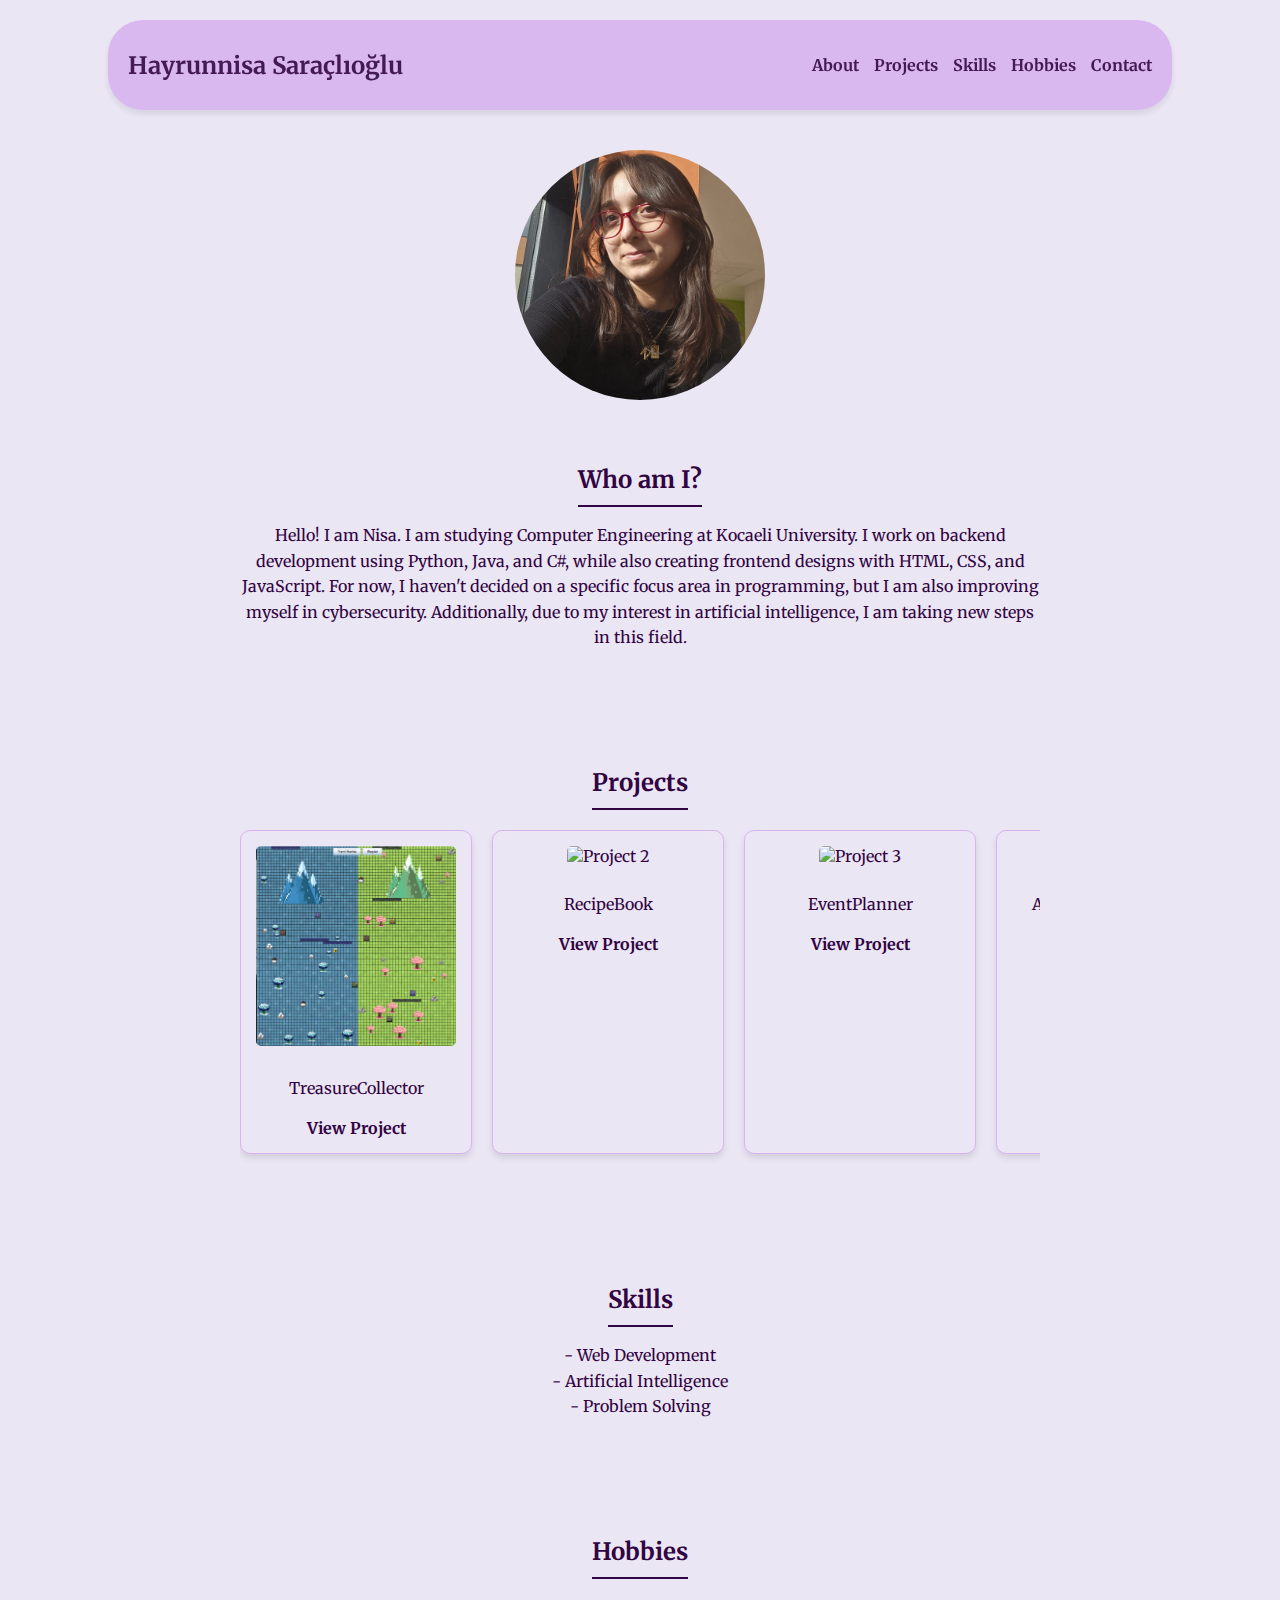
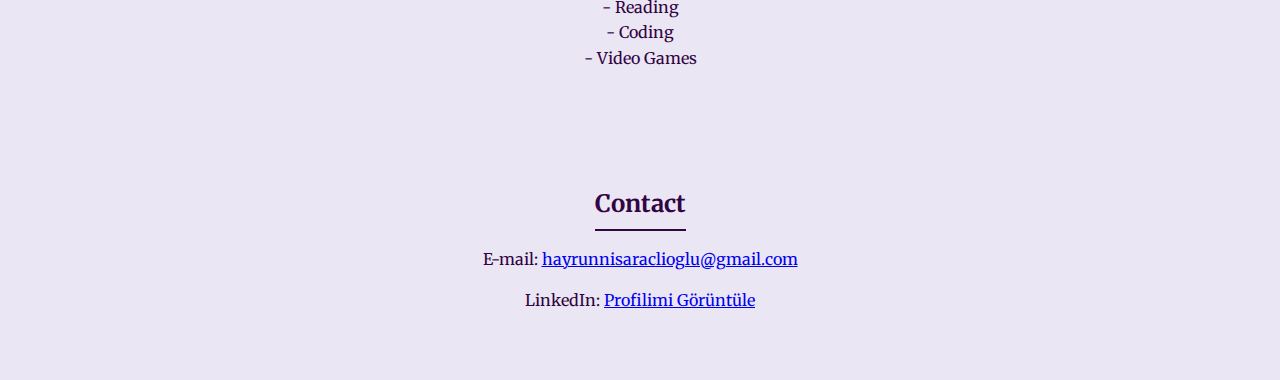
==== index.html @ 3c459120 "projeler" ====
<!DOCTYPE html>
<html lang="en">
<head>
  <meta charset="UTF-8">
  <meta name="viewport" content="width=device-width, initial-scale=1.0">
  <title>Hayrunnisa Saraçlıoğlu</title>
  <link href="https://fonts.googleapis.com/css2?family=Merriweather:wght@300;400;700&display=swap" rel="stylesheet">
  <style>
    body {
      font-family: Arial, sans-serif;
      margin: 0;
      padding: 0;
      font-family: 'Merriweather', sans-serif;
      background-color: #EBE6F4;
      text-align: center;
      color: #310442;
      scroll-behavior: smooth;
      padding-top: 140px; /* Sayfa içeriği ile kenar arası boşluk */
    }
    header {
      background-color: #D8B3F0;
      color: #310442;
      padding: 10px 20px;
      position: fixed;
      opacity: 0.9;
      top: 20px; /* Header kaydırmada sabit kalır */
      width: 80%; /* Barın genişliği */
      margin: 0 auto; /* Üstte 20px boşluk bırakır */
      height: 70px;
      z-index: 1000;
      display: flex;
      justify-content: space-between;
      align-items: center;
      border-radius: 35px; /* Tüm kenarları oval yapar */
      box-shadow: 0 4px 6px rgba(0, 0, 0, 0.1); /* Hafif gölge ekler */
      left: 50%; /* Sayfanın ortasına hizala */
      transform: translateX(-50%); /* Sol kenardan ortala */
    }
    .logo {
      font-size: 1.5em;
      font-weight: bold;
    }
    nav {
      display: flex;
      gap: 15px;
    }
    nav a {
      color: #310442;
      text-decoration: none;
      font-weight: bold;
    }
    nav a:hover {
      text-decoration: underline;
    }
    section {
      padding: 50px 20px;
      margin: 50px 0;
      max-width: 800px; /* Maksimum genişlik */
      margin: 0 auto;
      text-align: center; /* Metni ortala */
    }
    p {
      line-height: 1.6; /* Daha iyi okunabilirlik için satır aralığı */
    }
    h2 {
    border-bottom: 2px solid #310442;
    padding-bottom: 10px;
    text-align: center;
    margin-bottom: 20px;
    white-space: nowrap; /* Metni tek satırda tutar */
    display: inline-block; /* Başlığı ve çizgiyi hizalamak için inline-block yapar */
    margin: 0 auto; /* Başlığı ve çizgiyi ortalar */
    }
    html {
      scroll-padding-top: 70px; /* Header yüksekliği + margin için boşluk */
    }
    .header-image {
      width: 250px;
      height: 250px;
      margin: 10px auto;
      border-radius: 50%; /* Daire şeklinde yapmak için */
    }
    .projects-container {
      margin: 20px auto;
      display: flex;
      flex-wrap: nowrap; /* Kartların tek satırda kalmasını sağlar */
      overflow-x: auto; /* Yatay kaydırma çubuğunu ekler */
      gap: 20px; /* Kartlar arası boşluk */
      padding-bottom: 10px; /* Kaydırma çubuğu ile içerik arasında boşluk */
      scrollbar-width: thin; /* Modern tarayıcılarda ince kaydırma çubuğu */
    }
    .project-card {
      background-color: #EBE6F4;
      border-radius: 10px;
      box-shadow: 0 4px 6px rgba(0, 0, 0, 0.1);
      width: 200px;
      min-width: 200px; /* Minimum genişliği tanımlar (isteğe bağlı) */
      max-width: 200px;
      padding: 15px;
      border: 1px solid #D8B3F0; /* Hafif kenar çizgisi */
      text-align: center;
      color: #310442;
    }
    .project-card img {
      width: 100%;
      height: auto;
      border-radius: 5px;
      margin-bottom: 10px;
    }
    .project-card a {
      text-decoration: none;
      font-weight: bold;
      color: #310442;
    }
    .project-card a:hover {
      text-decoration: underline;
    }
</style>
</head>
<body>

<header>
  <div class="logo">Hayrunnisa Saraçlıoğlu</div>
  <nav>
    <a href="#about">About</a>
    <a href="#projects">Projects</a>
    <a href="#skills">Skills</a>
    <a href="#hobbies">Hobbies</a>
    <a href="#contact">Contact</a>
  </nav>
</header>

<main>
  <img src="images\foto.jpeg" alt="Header Image" class="header-image">
  <section id="about">
    <h2>Who am I?</h2>
    <p>Hello! I am Nisa. I am studying Computer Engineering at Kocaeli University. I work on backend development using Python, Java, and C#, while also creating frontend designs with HTML, CSS, and JavaScript. For now, I haven't decided on a specific focus area in programming, but I am also improving myself in cybersecurity. Additionally, due to my interest in artificial intelligence, I am taking new steps in this field.</p>
  </section>

  <section id="projects">
    <h2>Projects</h2>
    <div class="projects-container">
      <div class="project-card">
        <img src="images\treasurecollector.png" alt="Project 1">
        <p>TreasureCollector</p>
        <a href="https://github.com/nisasaraclioglu/TreasureCollector" target="_blank">View Project</a>
      </div>
      <div class="project-card">
        <img src="https://via.placeholder.com/200" alt="Project 2">
        <p>RecipeBook</p>
        <a href="https://github.com/nisasaraclioglu/RecipeBook" target="_blank">View Project</a>
      </div>
      <div class="project-card">
        <img src="https://via.placeholder.com/200" alt="Project 3">
        <p>EventPlanner</p>
        <a href="https://github.com/nisasaraclioglu/EventPlanner" target="_blank">View Project</a>
      </div>
      <div class="project-card">
        <img src="https://via.placeholder.com/200" alt="Project 4">
        <p>AppointmentSystem</p>
        <a href="https://github.com/nisasaraclioglu/AppointmentSystem" target="_blank">View Project</a>
      </div>
      <div class="project-card">
        <img src="https://via.placeholder.com/200" alt="Project 5">
        <p>OrderSystem</p>
        <a href="https://github.com/nisasaraclioglu/OrderSystem" target="_blank">View Project</a>
      </div>
    </div>
  </section>

  <section id="skills">
    <h2>Skills</h2>
    <p>- Web Development<br>- Artificial Intelligence<br>- Problem Solving</p>
  </section>

  <section id="hobbies">
    <h2>Hobbies</h2>
    <p>- Reading<br>- Coding<br>- Video Games</p>
  </section>

  <section id="contact">
    <h2>Contact</h2>
    <p>E-mail: <a href="mailto:ornek@mail.com">hayrunnisaraclioglu@gmail.com</a></p>
    <p>LinkedIn: <a href="https://www.linkedin.com/in/kullaniciadi/" target="_blank">Profilimi Görüntüle</a></p>
  </section>
</main>

</body>
</html>
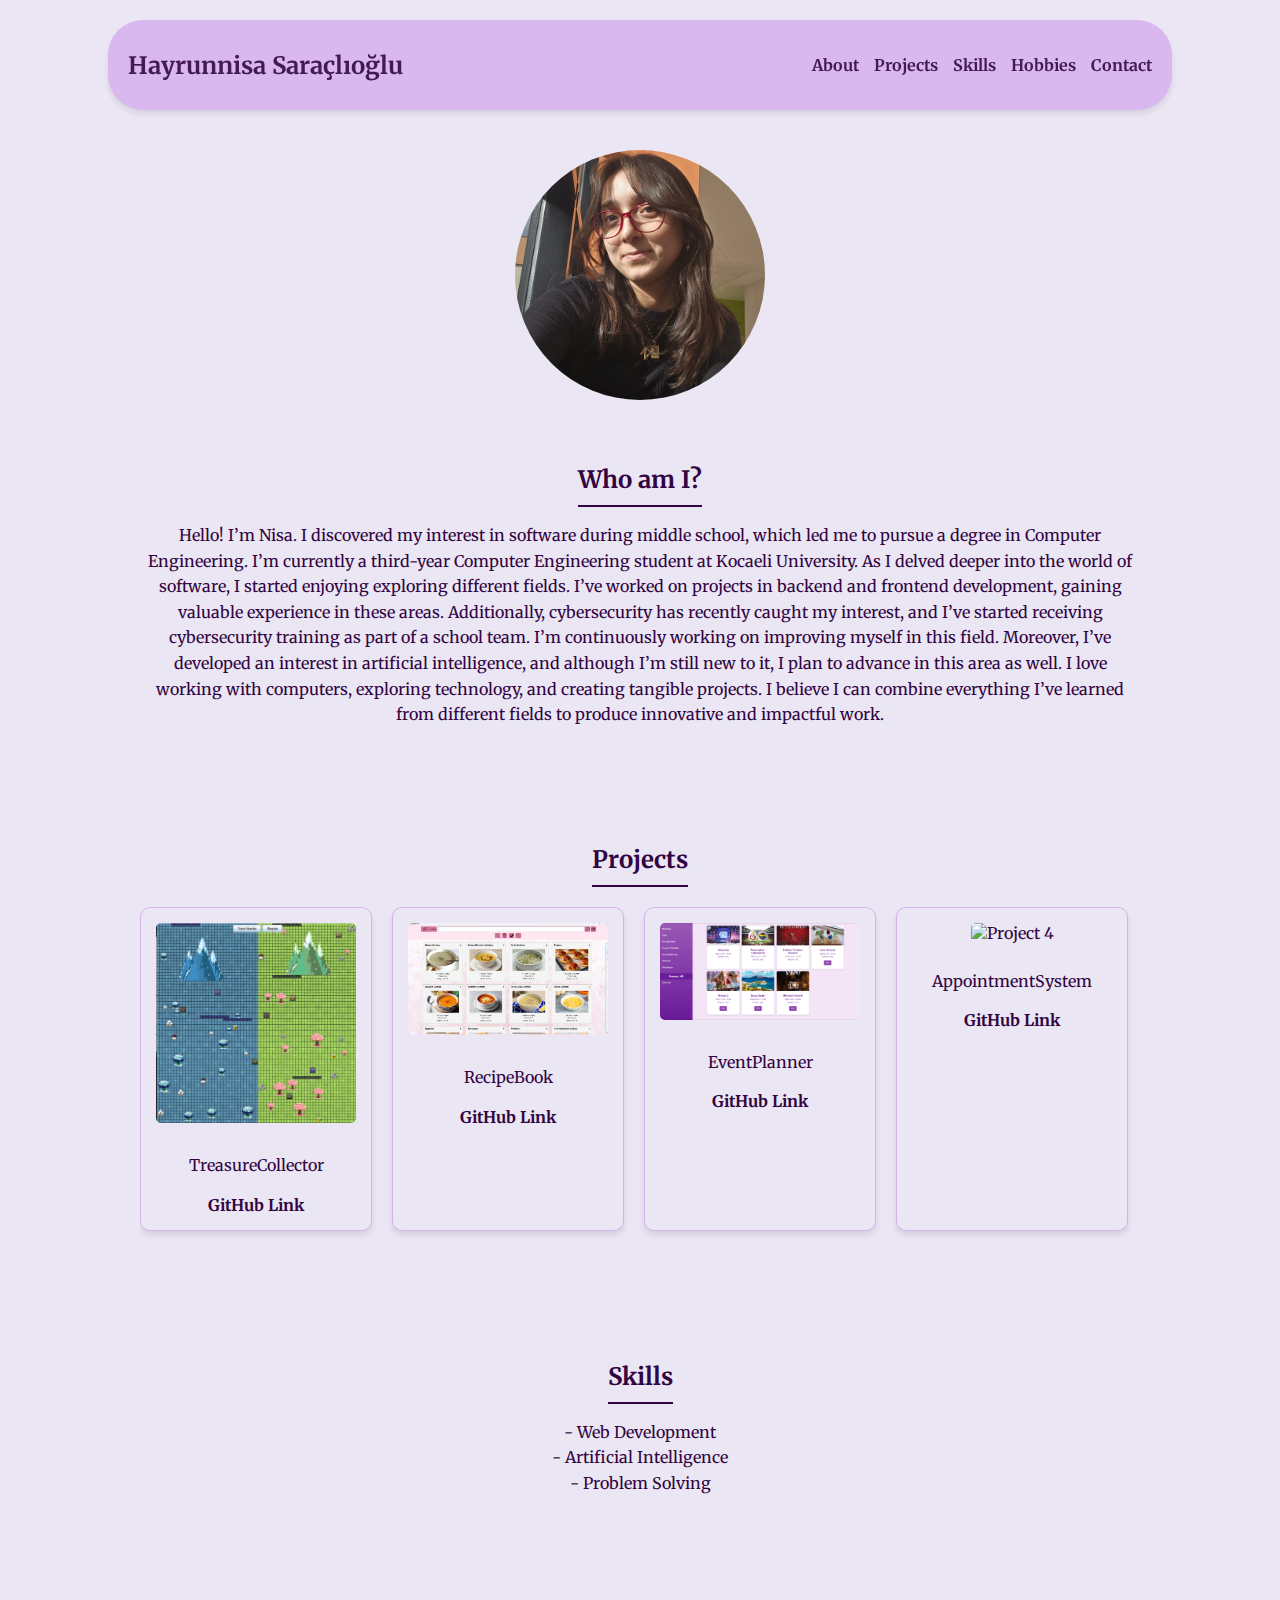
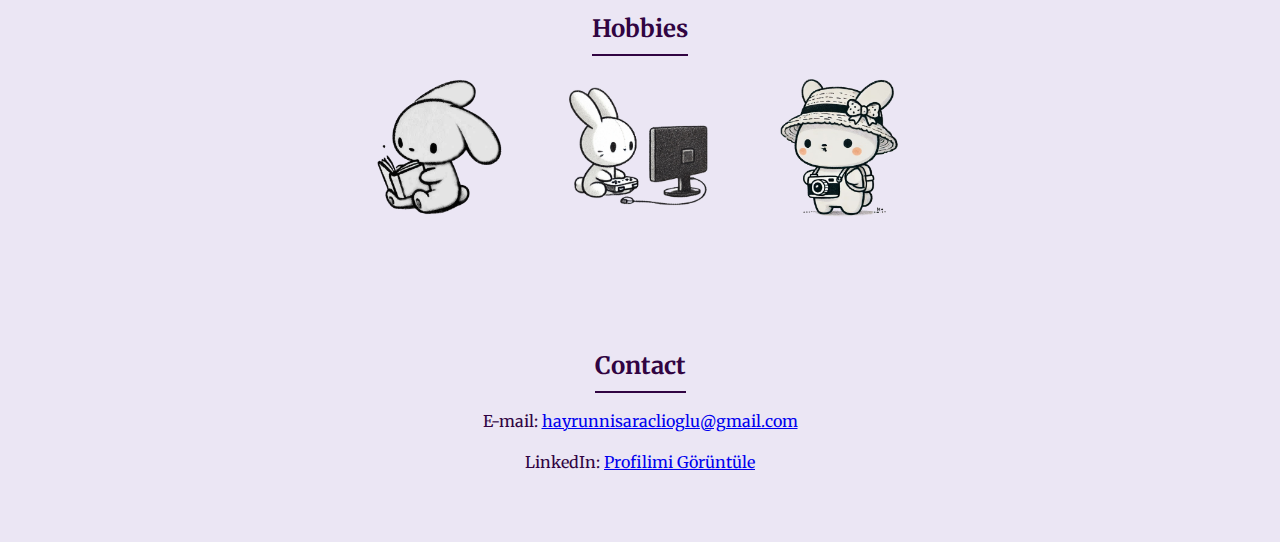
==== commit 7529661a: "projeler ve hobiler" ====
--- a/index.html
+++ b/index.html
@@ -55,7 +55,7 @@
     section {
       padding: 50px 20px;
       margin: 50px 0;
-      max-width: 800px; /* Maksimum genişlik */
+      max-width: 1000px; /* Maksimum genişlik */
       margin: 0 auto;
       text-align: center; /* Metni ortala */
     }
@@ -115,6 +115,23 @@
     .project-card a:hover {
       text-decoration: underline;
     }
+    .hobbies-container {
+      display: flex;
+      gap: 20px;
+      justify-content: center;
+    }
+    .hobby-card {
+      border-radius: 10px;
+      width: 150px;
+      padding: 15px;
+      text-align: center;
+    }
+    .hobby-card img {
+      width: 100%;
+      height: auto;
+      border-radius: 5px;
+      margin-bottom: 10px;
+    }
 </style>
 </head>
 <body>
@@ -134,7 +151,11 @@
   <img src="images\foto.jpeg" alt="Header Image" class="header-image">
   <section id="about">
     <h2>Who am I?</h2>
-    <p>Hello! I am Nisa. I am studying Computer Engineering at Kocaeli University. I work on backend development using Python, Java, and C#, while also creating frontend designs with HTML, CSS, and JavaScript. For now, I haven't decided on a specific focus area in programming, but I am also improving myself in cybersecurity. Additionally, due to my interest in artificial intelligence, I am taking new steps in this field.</p>
+    <p>Hello! I’m Nisa. I discovered my interest in software during middle school, which led me to pursue a degree in Computer Engineering. I’m currently a third-year Computer Engineering student at Kocaeli University.
+
+      As I delved deeper into the world of software, I started enjoying exploring different fields. I’ve worked on projects in backend and frontend development, gaining valuable experience in these areas. Additionally, cybersecurity has recently caught my interest, and I’ve started receiving cybersecurity training as part of a school team. I’m continuously working on improving myself in this field. Moreover, I’ve developed an interest in artificial intelligence, and although I’m still new to it, I plan to advance in this area as well.
+      
+      I love working with computers, exploring technology, and creating tangible projects. I believe I can combine everything I’ve learned from different fields to produce innovative and impactful work.</p>
   </section>
 
   <section id="projects">
@@ -143,27 +164,27 @@
       <div class="project-card">
         <img src="images\treasurecollector.png" alt="Project 1">
         <p>TreasureCollector</p>
-        <a href="https://github.com/nisasaraclioglu/TreasureCollector" target="_blank">View Project</a>
-      </div>
-      <div class="project-card">
-        <img src="https://via.placeholder.com/200" alt="Project 2">
+        <a href="https://github.com/nisasaraclioglu/TreasureCollector" target="_blank">GitHub Link</a>
+      </div>
+      <div class="project-card">
+        <img src="images/recipebook.png" alt="Project 2">
         <p>RecipeBook</p>
-        <a href="https://github.com/nisasaraclioglu/RecipeBook" target="_blank">View Project</a>
-      </div>
-      <div class="project-card">
-        <img src="https://via.placeholder.com/200" alt="Project 3">
+        <a href="https://github.com/nisasaraclioglu/RecipeBook" target="_blank">GitHub Link</a>
+      </div>
+      <div class="project-card">
+        <img src="images/eventplanner.png" alt="Project 3">
         <p>EventPlanner</p>
-        <a href="https://github.com/nisasaraclioglu/EventPlanner" target="_blank">View Project</a>
+        <a href="https://github.com/nisasaraclioglu/EventPlanner" target="_blank">GitHub Link</a>
       </div>
       <div class="project-card">
         <img src="https://via.placeholder.com/200" alt="Project 4">
         <p>AppointmentSystem</p>
-        <a href="https://github.com/nisasaraclioglu/AppointmentSystem" target="_blank">View Project</a>
-      </div>
-      <div class="project-card">
-        <img src="https://via.placeholder.com/200" alt="Project 5">
+        <a href="https://github.com/nisasaraclioglu/AppointmentSystem" target="_blank">GitHub Link</a>
+      </div>
+      <div class="project-card">
+        <img src="images/ordersystem.png" alt="Project 5">
         <p>OrderSystem</p>
-        <a href="https://github.com/nisasaraclioglu/OrderSystem" target="_blank">View Project</a>
+        <a href="https://github.com/nisasaraclioglu/OrderSystem" target="_blank">GitHub Link</a>
       </div>
     </div>
   </section>
@@ -175,13 +196,23 @@
 
   <section id="hobbies">
     <h2>Hobbies</h2>
-    <p>- Reading<br>- Coding<br>- Video Games</p>
+    <div class="hobbies-container">
+      <div class="hobby-card">
+        <img src="images\reading.png" alt="Reading">
+      </div>
+      <div class="hobby-card">
+        <img src="images\videogames.png" alt="Video Games">
+      </div>
+      <div class="hobby-card">
+        <img src="images\travel.png" alt="Travel">
+      </div>
+    </div>
   </section>
 
   <section id="contact">
     <h2>Contact</h2>
     <p>E-mail: <a href="mailto:ornek@mail.com">hayrunnisaraclioglu@gmail.com</a></p>
-    <p>LinkedIn: <a href="https://www.linkedin.com/in/kullaniciadi/" target="_blank">Profilimi Görüntüle</a></p>
+    <p>LinkedIn: <a href="https://www.linkedin.com/in/hayrunnisa-saraçlıoğlu/" target="_blank">Profilimi Görüntüle</a></p>
   </section>
 </main>
 
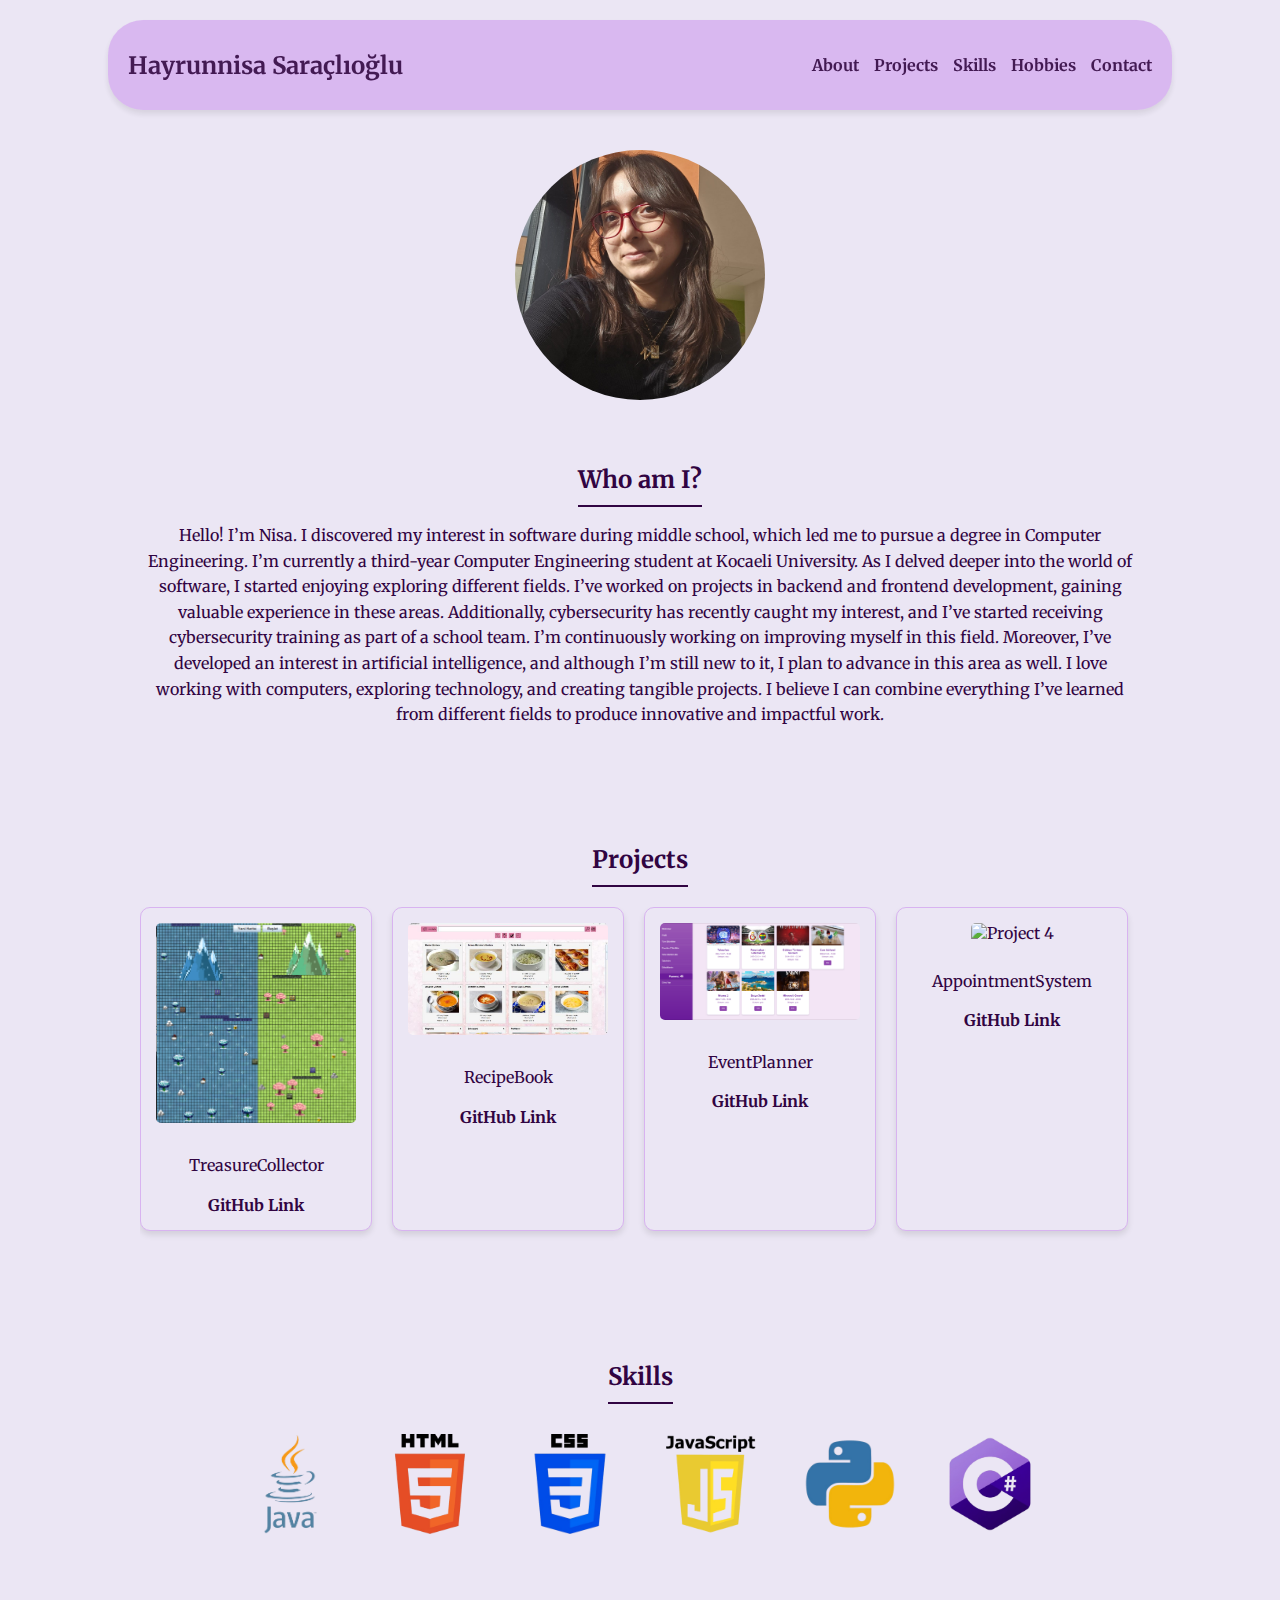
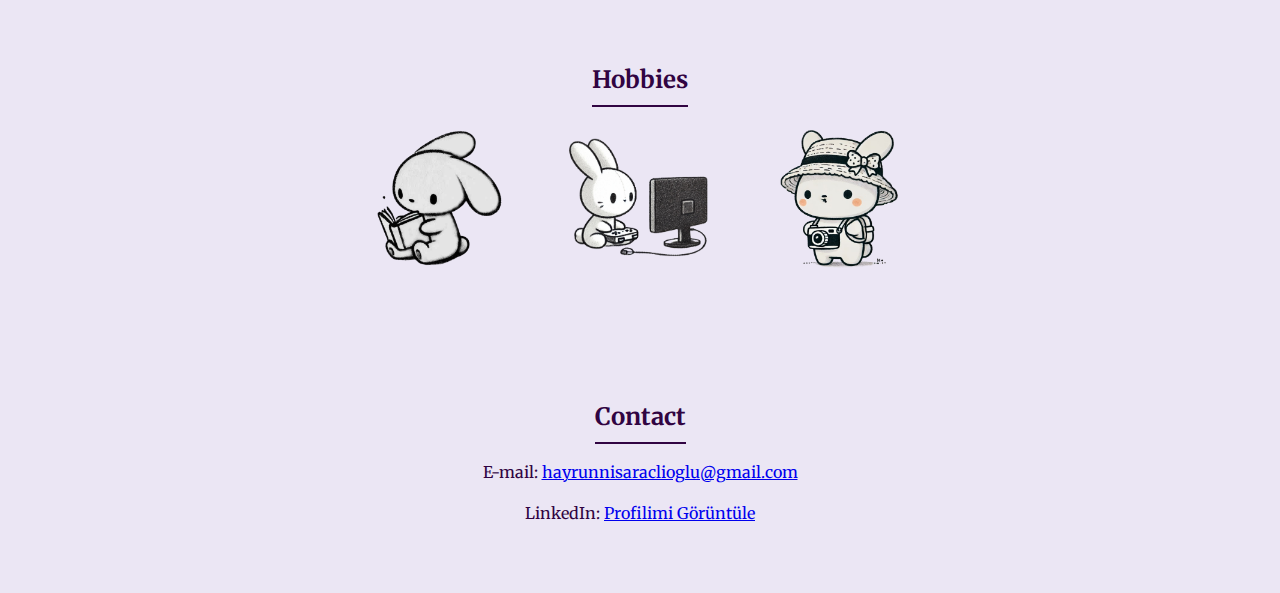
==== commit 3ae7dffb: "temel bitti" ====
--- a/index.html
+++ b/index.html
@@ -3,137 +3,11 @@
 <head>
   <meta charset="UTF-8">
   <meta name="viewport" content="width=device-width, initial-scale=1.0">
+  <link href="https://fonts.googleapis.com/css2?family=Merriweather:wght@300;400;700&display=swap" rel="stylesheet">
+  <link rel="stylesheet" href="styles.css">
   <title>Hayrunnisa Saraçlıoğlu</title>
-  <link href="https://fonts.googleapis.com/css2?family=Merriweather:wght@300;400;700&display=swap" rel="stylesheet">
-  <style>
-    body {
-      font-family: Arial, sans-serif;
-      margin: 0;
-      padding: 0;
-      font-family: 'Merriweather', sans-serif;
-      background-color: #EBE6F4;
-      text-align: center;
-      color: #310442;
-      scroll-behavior: smooth;
-      padding-top: 140px; /* Sayfa içeriği ile kenar arası boşluk */
-    }
-    header {
-      background-color: #D8B3F0;
-      color: #310442;
-      padding: 10px 20px;
-      position: fixed;
-      opacity: 0.9;
-      top: 20px; /* Header kaydırmada sabit kalır */
-      width: 80%; /* Barın genişliği */
-      margin: 0 auto; /* Üstte 20px boşluk bırakır */
-      height: 70px;
-      z-index: 1000;
-      display: flex;
-      justify-content: space-between;
-      align-items: center;
-      border-radius: 35px; /* Tüm kenarları oval yapar */
-      box-shadow: 0 4px 6px rgba(0, 0, 0, 0.1); /* Hafif gölge ekler */
-      left: 50%; /* Sayfanın ortasına hizala */
-      transform: translateX(-50%); /* Sol kenardan ortala */
-    }
-    .logo {
-      font-size: 1.5em;
-      font-weight: bold;
-    }
-    nav {
-      display: flex;
-      gap: 15px;
-    }
-    nav a {
-      color: #310442;
-      text-decoration: none;
-      font-weight: bold;
-    }
-    nav a:hover {
-      text-decoration: underline;
-    }
-    section {
-      padding: 50px 20px;
-      margin: 50px 0;
-      max-width: 1000px; /* Maksimum genişlik */
-      margin: 0 auto;
-      text-align: center; /* Metni ortala */
-    }
-    p {
-      line-height: 1.6; /* Daha iyi okunabilirlik için satır aralığı */
-    }
-    h2 {
-    border-bottom: 2px solid #310442;
-    padding-bottom: 10px;
-    text-align: center;
-    margin-bottom: 20px;
-    white-space: nowrap; /* Metni tek satırda tutar */
-    display: inline-block; /* Başlığı ve çizgiyi hizalamak için inline-block yapar */
-    margin: 0 auto; /* Başlığı ve çizgiyi ortalar */
-    }
-    html {
-      scroll-padding-top: 70px; /* Header yüksekliği + margin için boşluk */
-    }
-    .header-image {
-      width: 250px;
-      height: 250px;
-      margin: 10px auto;
-      border-radius: 50%; /* Daire şeklinde yapmak için */
-    }
-    .projects-container {
-      margin: 20px auto;
-      display: flex;
-      flex-wrap: nowrap; /* Kartların tek satırda kalmasını sağlar */
-      overflow-x: auto; /* Yatay kaydırma çubuğunu ekler */
-      gap: 20px; /* Kartlar arası boşluk */
-      padding-bottom: 10px; /* Kaydırma çubuğu ile içerik arasında boşluk */
-      scrollbar-width: thin; /* Modern tarayıcılarda ince kaydırma çubuğu */
-    }
-    .project-card {
-      background-color: #EBE6F4;
-      border-radius: 10px;
-      box-shadow: 0 4px 6px rgba(0, 0, 0, 0.1);
-      width: 200px;
-      min-width: 200px; /* Minimum genişliği tanımlar (isteğe bağlı) */
-      max-width: 200px;
-      padding: 15px;
-      border: 1px solid #D8B3F0; /* Hafif kenar çizgisi */
-      text-align: center;
-      color: #310442;
-    }
-    .project-card img {
-      width: 100%;
-      height: auto;
-      border-radius: 5px;
-      margin-bottom: 10px;
-    }
-    .project-card a {
-      text-decoration: none;
-      font-weight: bold;
-      color: #310442;
-    }
-    .project-card a:hover {
-      text-decoration: underline;
-    }
-    .hobbies-container {
-      display: flex;
-      gap: 20px;
-      justify-content: center;
-    }
-    .hobby-card {
-      border-radius: 10px;
-      width: 150px;
-      padding: 15px;
-      text-align: center;
-    }
-    .hobby-card img {
-      width: 100%;
-      height: auto;
-      border-radius: 5px;
-      margin-bottom: 10px;
-    }
-</style>
 </head>
+
 <body>
 
 <header>
@@ -191,7 +65,14 @@
 
   <section id="skills">
     <h2>Skills</h2>
-    <p>- Web Development<br>- Artificial Intelligence<br>- Problem Solving</p>
+      <div class="skills-container">
+        <img src="images/java.png" alt="Java" class="skill-icon">
+        <img src="images/html.png" alt="HTML" class="skill-icon">
+        <img src="images/css.png" alt="CSS" class="skill-icon">
+        <img src="images/js.png" alt="JavaScript" class="skill-icon">
+        <img src="images/python.png" alt="Python" class="skill-icon">
+        <img src="images/csharp.png" alt="C#" class="skill-icon">
+      </div>
   </section>
 
   <section id="hobbies">
--- a/styles.css
+++ b/styles.css
@@ -0,0 +1,139 @@
+body {
+    font-family: Arial, sans-serif;
+    margin: 0;
+    padding: 0;
+    font-family: 'Merriweather', sans-serif;
+    background-color: #EBE6F4;
+    text-align: center;
+    color: #310442;
+    scroll-behavior: smooth;
+    padding-top: 140px; /* Sayfa içeriği ile kenar arası boşluk */
+  }
+  header {
+    background-color: #D8B3F0;
+    color: #310442;
+    padding: 10px 20px;
+    position: fixed;
+    opacity: 0.9;
+    top: 20px; /* Header kaydırmada sabit kalır */
+    width: 80%; /* Barın genişliği */
+    margin: 0 auto; /* Üstte 20px boşluk bırakır */
+    height: 70px;
+    z-index: 1000;
+    display: flex;
+    justify-content: space-between;
+    align-items: center;
+    border-radius: 35px; /* Tüm kenarları oval yapar */
+    box-shadow: 0 4px 6px rgba(0, 0, 0, 0.1); /* Hafif gölge ekler */
+    left: 50%; /* Sayfanın ortasına hizala */
+    transform: translateX(-50%); /* Sol kenardan ortala */
+  }
+  .logo {
+    font-size: 1.5em;
+    font-weight: bold;
+  }
+  nav {
+    display: flex;
+    gap: 15px;
+  }
+  nav a {
+    color: #310442;
+    text-decoration: none;
+    font-weight: bold;
+  }
+  nav a:hover {
+    text-decoration: underline;
+  }
+  section {
+    padding: 50px 20px;
+    margin: 50px 0;
+    max-width: 1000px; /* Maksimum genişlik */
+    margin: 0 auto;
+    text-align: center; /* Metni ortala */
+  }
+  p {
+    line-height: 1.6; /* Daha iyi okunabilirlik için satır aralığı */
+  }
+  h2 {
+  border-bottom: 2px solid #310442;
+  padding-bottom: 10px;
+  text-align: center;
+  margin-bottom: 20px;
+  white-space: nowrap; /* Metni tek satırda tutar */
+  display: inline-block; /* Başlığı ve çizgiyi hizalamak için inline-block yapar */
+  margin: 0 auto; /* Başlığı ve çizgiyi ortalar */
+  }
+  html {
+    scroll-padding-top: 70px; /* Header yüksekliği + margin için boşluk */
+  }
+  .header-image {
+    width: 250px;
+    height: 250px;
+    margin: 10px auto;
+    border-radius: 50%; /* Daire şeklinde yapmak için */
+  }
+  .projects-container {
+    margin: 20px auto;
+    display: flex;
+    flex-wrap: nowrap; /* Kartların tek satırda kalmasını sağlar */
+    overflow-x: auto; /* Yatay kaydırma çubuğunu ekler */
+    gap: 20px; /* Kartlar arası boşluk */
+    padding-bottom: 10px; /* Kaydırma çubuğu ile içerik arasında boşluk */
+    scrollbar-width: thin; /* Modern tarayıcılarda ince kaydırma çubuğu */
+  }
+  .project-card {
+    background-color: #EBE6F4;
+    border-radius: 10px;
+    box-shadow: 0 4px 6px rgba(0, 0, 0, 0.1);
+    width: 200px;
+    min-width: 200px; /* Minimum genişliği tanımlar (isteğe bağlı) */
+    max-width: 200px;
+    padding: 15px;
+    border: 1px solid #D8B3F0; /* Hafif kenar çizgisi */
+    text-align: center;
+    color: #310442;
+  }
+  .project-card img {
+    width: 100%;
+    height: auto;
+    border-radius: 5px;
+    margin-bottom: 10px;
+  }
+  .project-card a {
+    text-decoration: none;
+    font-weight: bold;
+    color: #310442;
+  }
+  .project-card a:hover {
+    text-decoration: underline;
+  }
+  .hobbies-container {
+    display: flex;
+    gap: 20px;
+    justify-content: center;
+  }
+  .hobby-card {
+    border-radius: 10px;
+    width: 150px;
+    padding: 15px;
+    text-align: center;
+  }
+  .hobby-card img {
+    width: 100%;
+    height: auto;
+    border-radius: 5px;
+    margin-bottom: 10px;
+  }
+  .skills-container {
+    margin: 20px auto;
+    display: flex;
+    gap: 20px;
+    justify-content: center;
+  }
+  .skill-icon {
+  width: 100px; /* Görsellerin genişliği */
+  height: 100px; /* Görsellerin yüksekliği */
+  object-fit: contain; /* Görsellerin orantılı şekilde küçülmesini sağlar */
+  display: inline-block; /* Simgelerin hizalanmasını düzenler */
+  margin: 10px; /* Görseller arası boşluk */
+}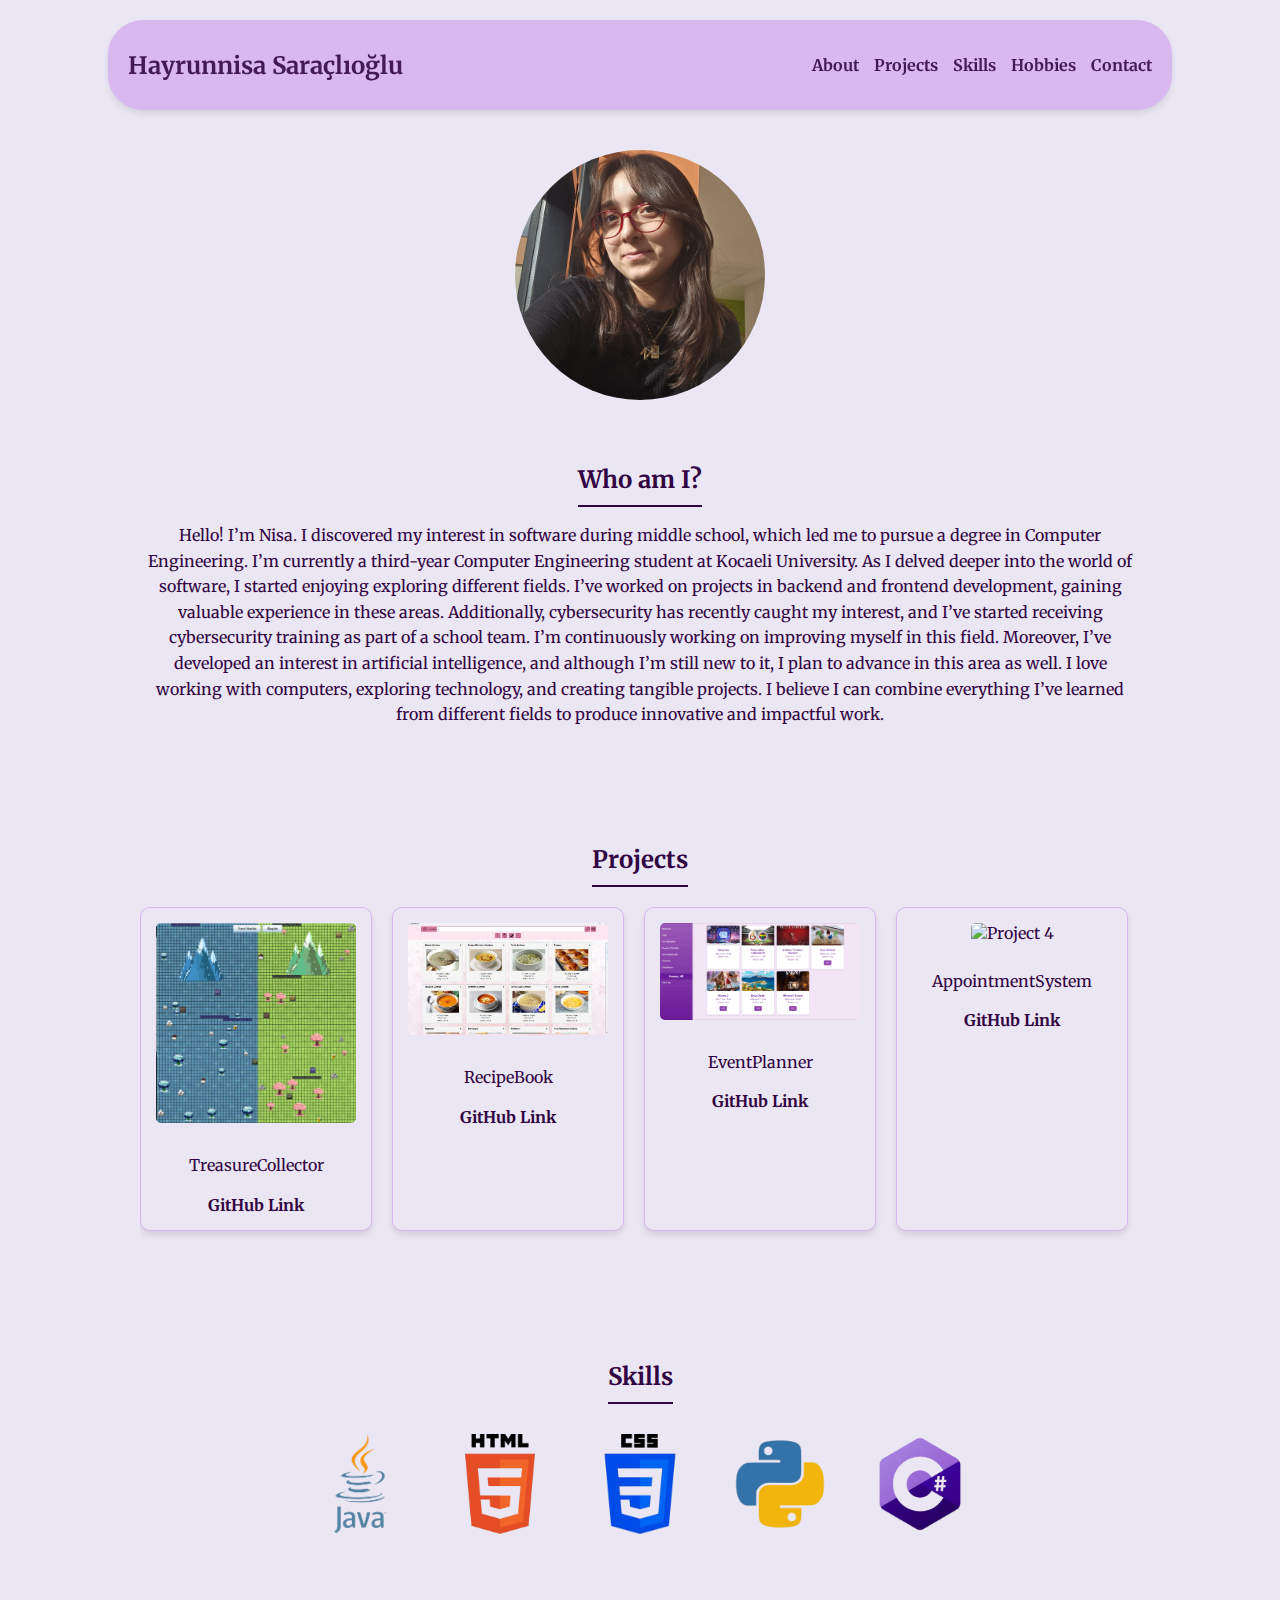
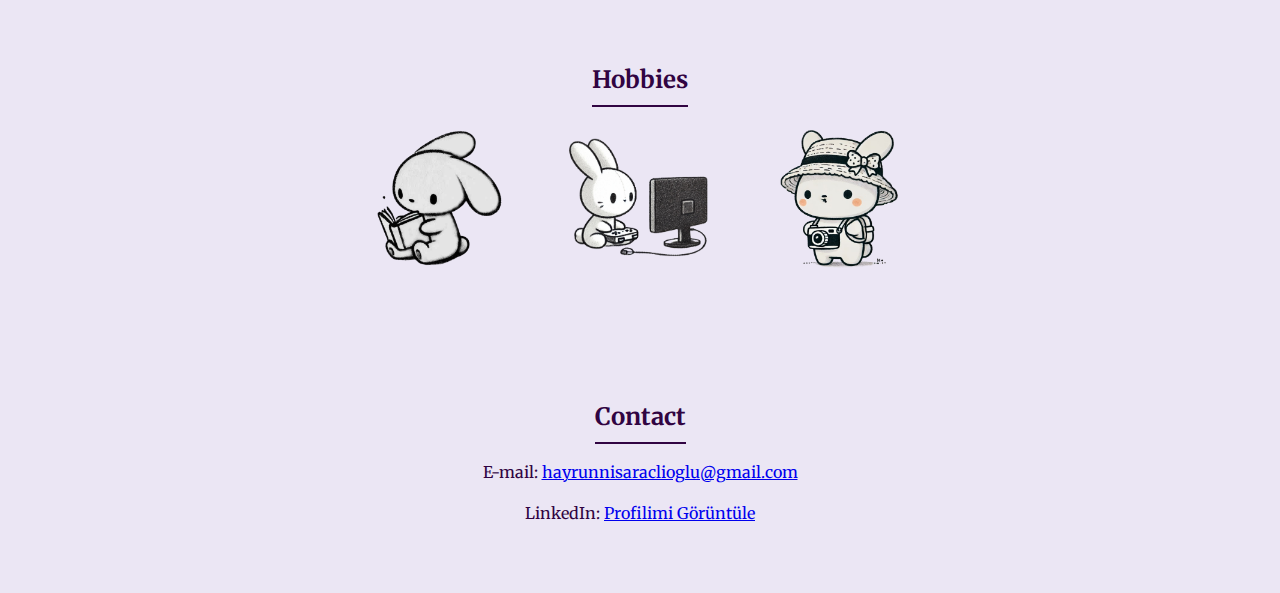
==== commit 62274b01: "js kaldırıldı" ====
--- a/index.html
+++ b/index.html
@@ -69,7 +69,6 @@
         <img src="images/java.png" alt="Java" class="skill-icon">
         <img src="images/html.png" alt="HTML" class="skill-icon">
         <img src="images/css.png" alt="CSS" class="skill-icon">
-        <img src="images/js.png" alt="JavaScript" class="skill-icon">
         <img src="images/python.png" alt="Python" class="skill-icon">
         <img src="images/csharp.png" alt="C#" class="skill-icon">
       </div>
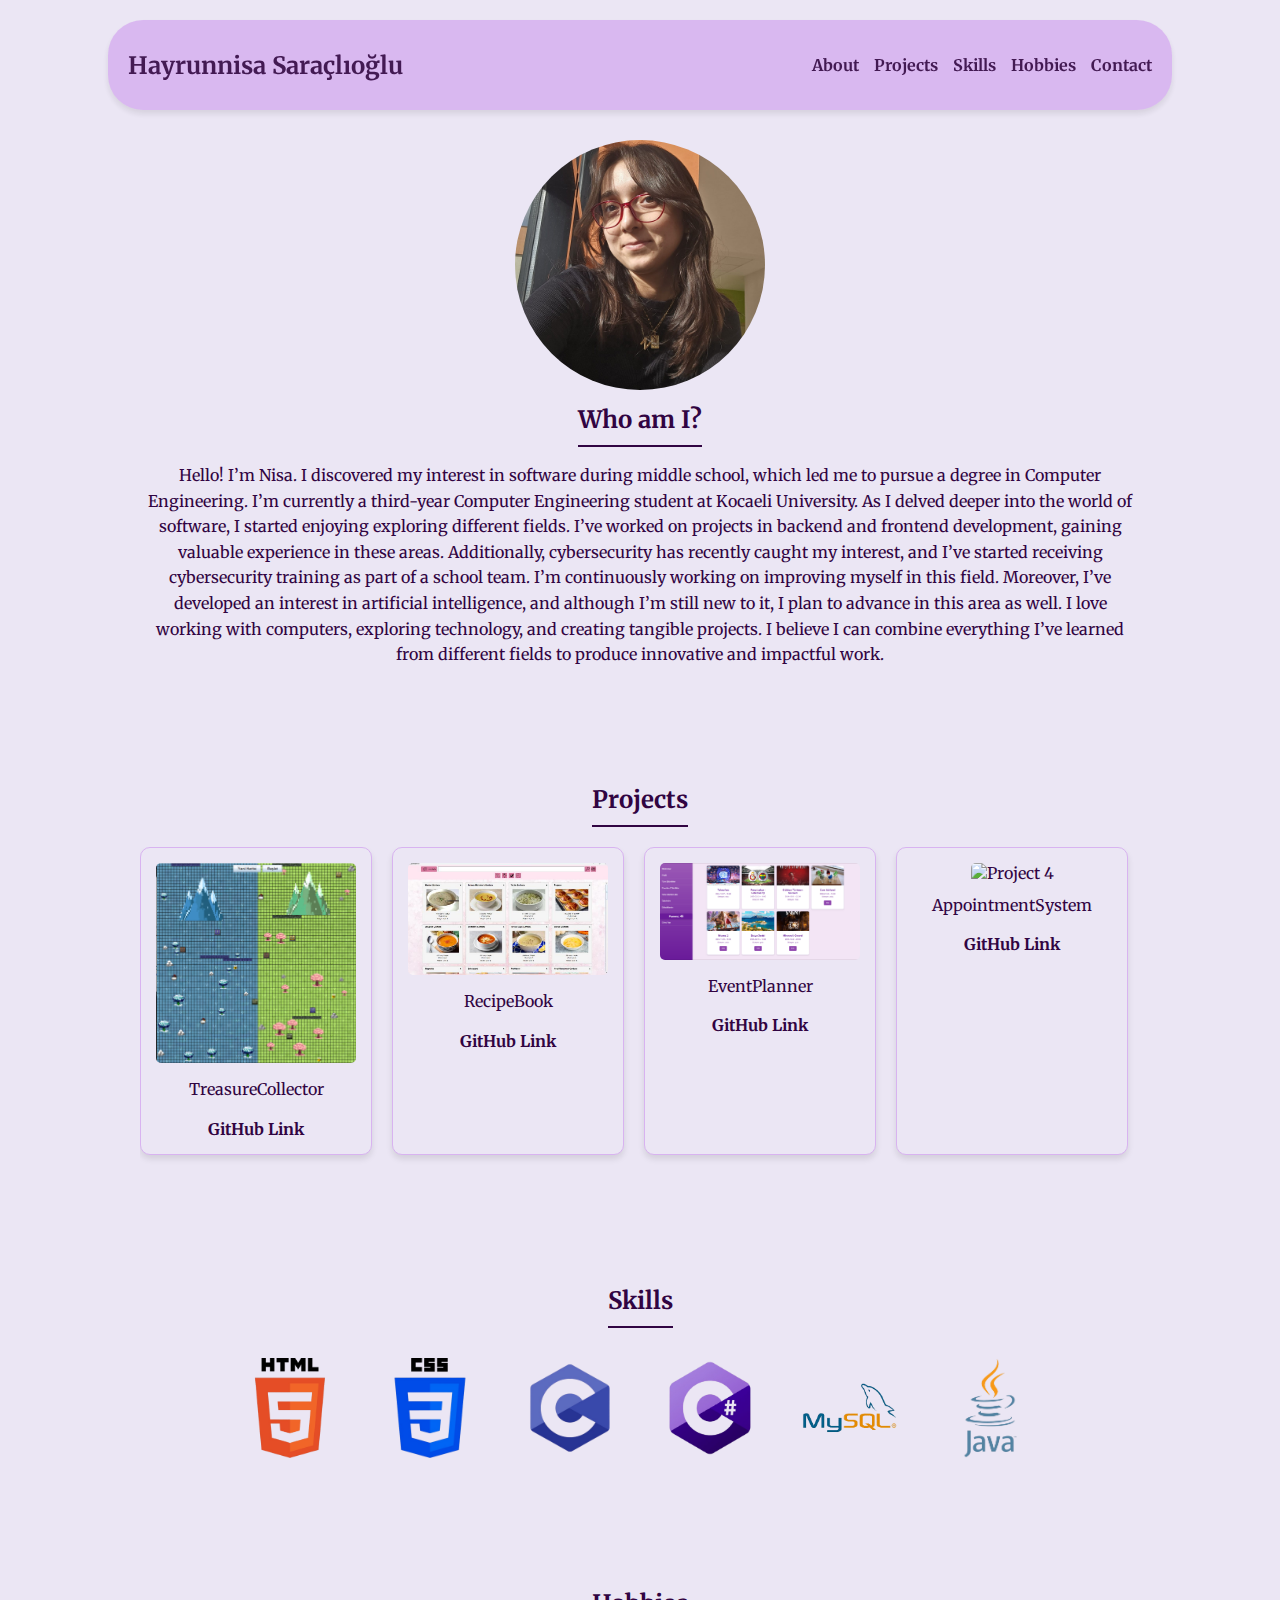
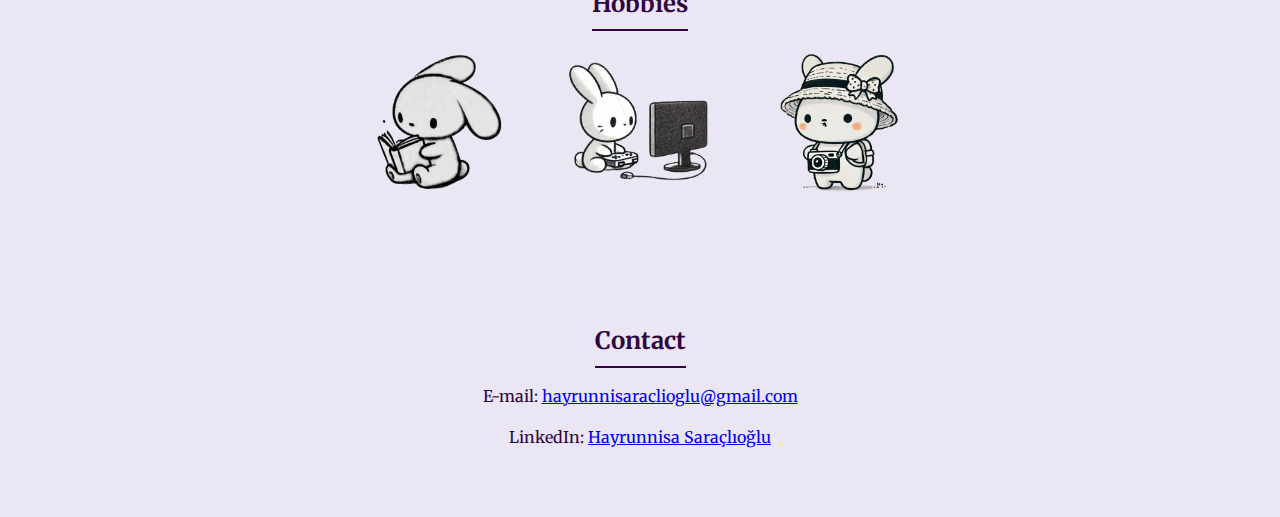
==== commit 9fe8094e: "skills" ====
--- a/index.html
+++ b/index.html
@@ -22,8 +22,8 @@
 </header>
 
 <main>
-  <img src="images\foto.jpeg" alt="Header Image" class="header-image">
   <section id="about">
+    <img src="images\foto.jpeg" alt="Header Image" class="header-image"><br>
     <h2>Who am I?</h2>
     <p>Hello! I’m Nisa. I discovered my interest in software during middle school, which led me to pursue a degree in Computer Engineering. I’m currently a third-year Computer Engineering student at Kocaeli University.
 
@@ -66,11 +66,12 @@
   <section id="skills">
     <h2>Skills</h2>
       <div class="skills-container">
-        <img src="images/java.png" alt="Java" class="skill-icon">
         <img src="images/html.png" alt="HTML" class="skill-icon">
         <img src="images/css.png" alt="CSS" class="skill-icon">
-        <img src="images/python.png" alt="Python" class="skill-icon">
+        <img src="images/c.png" alt="C" class="skill-icon">
         <img src="images/csharp.png" alt="C#" class="skill-icon">
+        <img src="images/mysql.png" alt="Python" class="skill-icon">
+        <img src="images/java.png" alt="Java" class="skill-icon">
       </div>
   </section>
 
@@ -92,7 +93,7 @@
   <section id="contact">
     <h2>Contact</h2>
     <p>E-mail: <a href="mailto:ornek@mail.com">hayrunnisaraclioglu@gmail.com</a></p>
-    <p>LinkedIn: <a href="https://www.linkedin.com/in/hayrunnisa-saraçlıoğlu/" target="_blank">Profilimi Görüntüle</a></p>
+    <p>LinkedIn: <a href="https://www.linkedin.com/in/hayrunnisa-saraçlıoğlu/" target="_blank">Hayrunnisa Saraçlıoğlu</a></p>
   </section>
 </main>
 
--- a/styles.css
+++ b/styles.css
@@ -7,7 +7,7 @@
     text-align: center;
     color: #310442;
     scroll-behavior: smooth;
-    padding-top: 140px; /* Sayfa içeriği ile kenar arası boşluk */
+    padding-top: 80px; /* Sayfa içeriği ile kenar arası boşluk */
   }
   header {
     background-color: #D8B3F0;
@@ -103,6 +103,10 @@
     text-decoration: none;
     font-weight: bold;
     color: #310442;
+    margin-top: 0px;
+  }
+  .project-card p {
+    margin-top: auto;
   }
   .project-card a:hover {
     text-decoration: underline;
